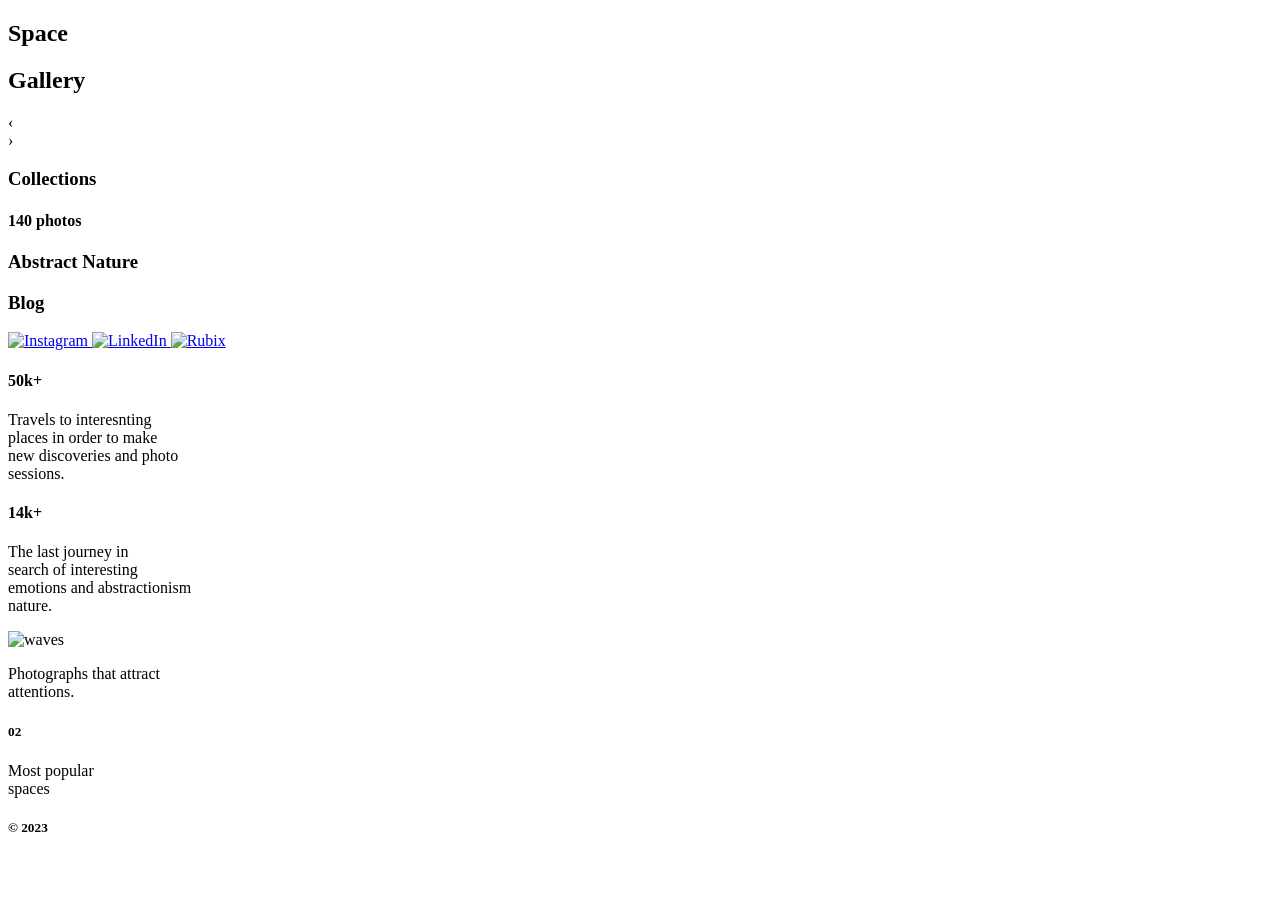
==== index.html @ 9ffa9ffb "Feat favicon" ====
<!DOCTYPE html>
<html lang="en">
<head>
	<meta charset="UTF-8">
	<meta name="viewport" content="width=device-width, initial-scale=1.0">
	<link rel="stylesheet" href="CSS/normalize.css">
	<link rel="stylesheet" href="CSS/styles.css">
	<link rel="stylesheet" href="CSS/fonts.css">
	<link rel="icon" type="image/x-icon" href="Moon-Gallery.png">
	<script src="https://cdnjs.cloudflare.com/ajax/libs/jquery/3.0.0-beta1/jquery.slim.min.js"></script>
	<script src="JS/script.js"></script>
	<title>Space</title>
</head>
<body>
	<header>
		<article>
			<div></div>
			<h1>Space</h1>
		</article>
		<aside>
			<div class="aside-letters">
				<h2>Gallery</h2>
			</div>
			<div class="middle-line"></div>
			<div class="change-img">
				<div class="next-img">
					<span>‹</span>
				</div>
				<div class="back-img">
					<span>›</span>
				</div>
			</div>
		</aside>
		<div class="header-footer">
			<div>
				<h3>Collections</h3>
			</div>
			<div>
				<h4>140 photos</h4>
			</div>
		</div>
	</header>
	<main>
		<nav>
			<div>
				<h3>Abstract Nature</h3>
			</div>
			<div>
				<h3>Blog</h3>
			</div>
			<div class="social">
				<a href="#" class="media">
					<img src="IMG/instagram.png" alt="Instagram">
				</a>
				<a href="#" class="media">
					<img src="IMG/linked.png" alt="LinkedIn">
				</a>
				<a href="#" class="media">
					<img src="IMG/rubix.png" alt="Rubix">
				</a>
			</div>
		</nav>
		<section>
			<div class="section-left">
				<div class="cotain-left">
					<div class="contain-top">
						<h4>50k+</h4>
						<div class="orange-line"></div>
						<p>Travels to interesnting <br> places in order to make <br> new discoveries and photo <br> sessions.</p>
					</div>
					<div class="contain-bottom">
						<h4>14k+</h4>
						<div class="orange-line"></div>
						<p>The last journey in <br> search of interesting <br> emotions and abstractionism <br> nature.</p>
					</div>
				</div>
			</div>
			<div class="section-right">
				<div class="waves-img">
					<img src="IMG/photo2.jpg" alt="waves">
				</div>
				<p>Photographs that attract <br> attentions.</p>
			</div>
		</section>
		<footer>
			<div class="footer-left">
				<h5>02</h5>
				<p>Most popular <br> spaces</p>
			</div>
			<div>
				<h5>© 2023</h5>
			</div>
		</footer>
	</main>
</body>
</html>
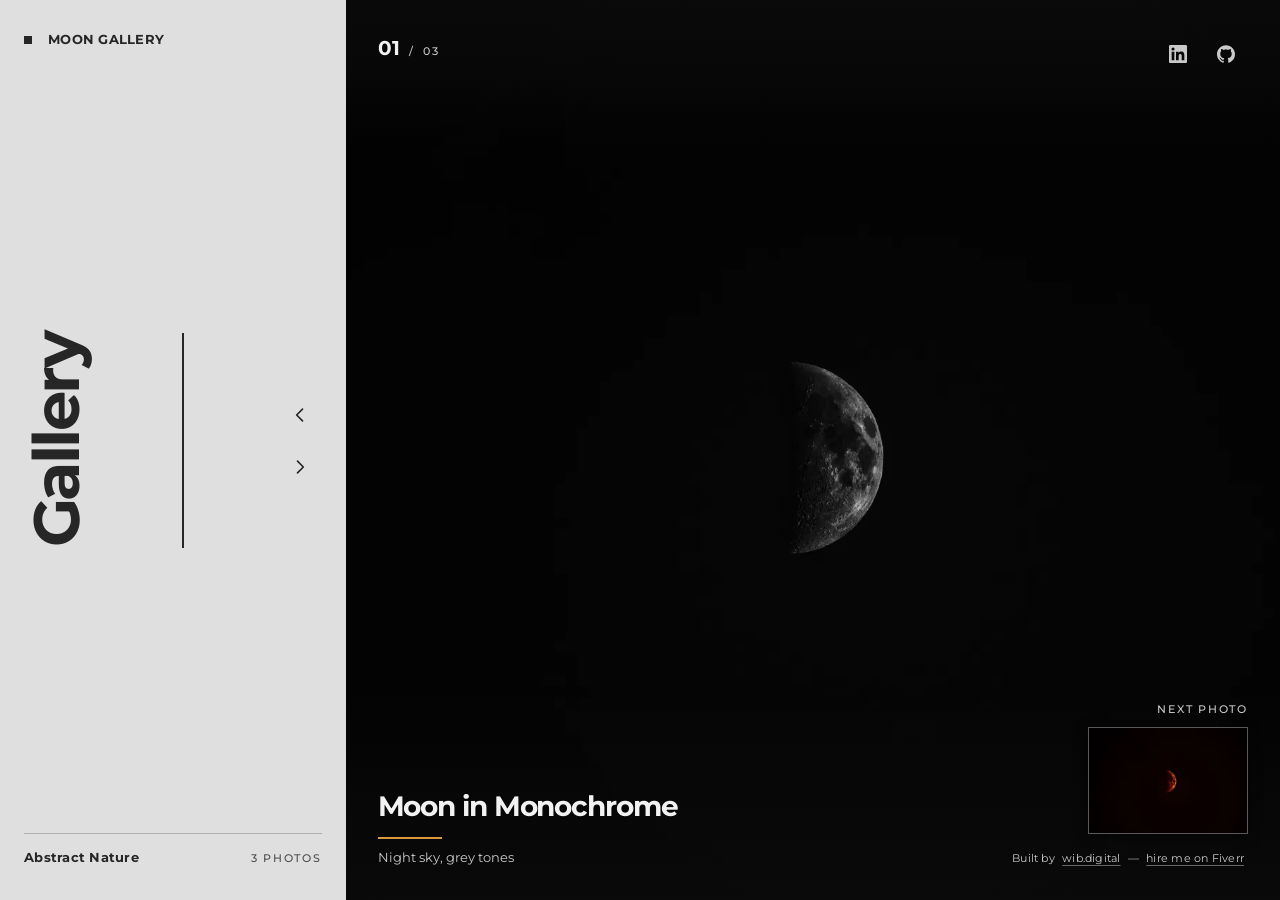
==== commit 987e93f1: "Publish rebuilt site with hire-me block, footer credit and Person JSON-LD Co-Authored-By: Claude Opu" ====
--- a/index.html
+++ b/index.html
@@ -1,96 +1,141 @@
 <!DOCTYPE html>
 <html lang="en">
-<head>
-	<meta charset="UTF-8">
-	<meta name="viewport" content="width=device-width, initial-scale=1.0">
-	<link rel="stylesheet" href="CSS/normalize.css">
-	<link rel="stylesheet" href="CSS/styles.css">
-	<link rel="stylesheet" href="CSS/fonts.css">
-	<link rel="icon" type="image/x-icon" href="Moon-Gallery.png">
-	<script src="https://cdnjs.cloudflare.com/ajax/libs/jquery/3.0.0-beta1/jquery.slim.min.js"></script>
-	<script src="JS/script.js"></script>
-	<title>Space</title>
-</head>
-<body>
-	<header>
-		<article>
-			<div></div>
-			<h1>Space</h1>
-		</article>
-		<aside>
-			<div class="aside-letters">
-				<h2>Gallery</h2>
-			</div>
-			<div class="middle-line"></div>
-			<div class="change-img">
-				<div class="next-img">
-					<span>‹</span>
-				</div>
-				<div class="back-img">
-					<span>›</span>
-				</div>
-			</div>
-		</aside>
-		<div class="header-footer">
-			<div>
-				<h3>Collections</h3>
-			</div>
-			<div>
-				<h4>140 photos</h4>
-			</div>
-		</div>
-	</header>
-	<main>
-		<nav>
-			<div>
-				<h3>Abstract Nature</h3>
-			</div>
-			<div>
-				<h3>Blog</h3>
-			</div>
-			<div class="social">
-				<a href="#" class="media">
-					<img src="IMG/instagram.png" alt="Instagram">
-				</a>
-				<a href="#" class="media">
-					<img src="IMG/linked.png" alt="LinkedIn">
-				</a>
-				<a href="#" class="media">
-					<img src="IMG/rubix.png" alt="Rubix">
-				</a>
-			</div>
-		</nav>
-		<section>
-			<div class="section-left">
-				<div class="cotain-left">
-					<div class="contain-top">
-						<h4>50k+</h4>
-						<div class="orange-line"></div>
-						<p>Travels to interesnting <br> places in order to make <br> new discoveries and photo <br> sessions.</p>
-					</div>
-					<div class="contain-bottom">
-						<h4>14k+</h4>
-						<div class="orange-line"></div>
-						<p>The last journey in <br> search of interesting <br> emotions and abstractionism <br> nature.</p>
-					</div>
-				</div>
-			</div>
-			<div class="section-right">
-				<div class="waves-img">
-					<img src="IMG/photo2.jpg" alt="waves">
-				</div>
-				<p>Photographs that attract <br> attentions.</p>
-			</div>
-		</section>
-		<footer>
-			<div class="footer-left">
-				<h5>02</h5>
-				<p>Most popular <br> spaces</p>
-			</div>
-			<div>
-				<h5>© 2023</h5>
-			</div>
-		</footer>
-	</main>
-</body>
-</html>+  <head>
+    <meta charset="utf-8">
+    <meta name="viewport" content="width=device-width, initial-scale=1">
+
+    <title>Moon Gallery — Lunar and abstract nature photography</title>
+    <meta name="description" content="A full-screen photography gallery of three lunar and abstract nature studies. Arrow controls swap the frame in place, with no thumbnails and no lightbox.">
+    <link rel="canonical" href="https://moongallery.wib.digital/">
+
+    <meta property="og:type" content="website">
+    <meta property="og:site_name" content="Moon Gallery">
+    <meta property="og:title" content="Moon Gallery — Lunar and abstract nature photography">
+    <meta property="og:description" content="A full-screen photography gallery of three lunar and abstract nature studies. Arrow controls swap the frame in place, with no thumbnails and no lightbox.">
+    <meta property="og:url" content="https://moongallery.wib.digital/">
+    <meta property="og:image" content="https://moongallery.wib.digital/assets/img/og-cover.jpg">
+    <meta property="og:image:alt" content="The moon in warm amber tones against an almost black night sky.">
+
+    <link rel="icon" type="image/png" sizes="32x32" href="assets/img/logo/favicon-32.png">
+    <link rel="apple-touch-icon" href="assets/img/logo/moon-gallery-mark.png">
+
+    <link rel="preconnect" href="https://fonts.googleapis.com">
+    <link rel="preconnect" href="https://fonts.gstatic.com" crossorigin>
+    <link rel="stylesheet" href="https://fonts.googleapis.com/css2?family=Montserrat:wght@400;500;700&display=swap">
+
+    <link rel="stylesheet" href="assets/css/base.css">
+    <link rel="stylesheet" href="assets/css/layout.css">
+    <link rel="stylesheet" href="assets/css/components.css">
+
+    <script defer src="assets/js/modules/gallery.js"></script>
+    <script defer src="assets/js/main.js"></script>
+
+    <script type="application/ld+json">
+      {
+        "@context": "https://schema.org",
+        "@type": "Person",
+        "name": "Pablo Nieto Pérez",
+        "url": "https://wib.digital",
+        "jobTitle": "Web Designer and Developer",
+        "sameAs": [
+          "https://www.fiverr.com/pablonietop",
+          "https://www.linkedin.com/in/pablo-nieto-perez-39a530292",
+          "https://github.com/pabloWIB"
+        ]
+      }
+    </script>
+  </head>
+
+  <body>
+    <div class="shell">
+      <header class="panel">
+        <h1 class="brand panel__brand">Moon Gallery</h1>
+
+        <div class="panel__body">
+          <p class="display-word" aria-hidden="true">Gallery</p>
+          <div class="panel__rule" aria-hidden="true"></div>
+
+          <div class="controls">
+            <button class="control" type="button" data-step="-1" aria-label="Previous photograph">
+              <svg viewBox="0 0 24 24" fill="none" stroke="currentColor" stroke-width="2" stroke-linecap="round" stroke-linejoin="round" aria-hidden="true">
+                <path d="M15 5 8 12l7 7" />
+              </svg>
+            </button>
+            <button class="control" type="button" data-step="1" aria-label="Next photograph">
+              <svg viewBox="0 0 24 24" fill="none" stroke="currentColor" stroke-width="2" stroke-linecap="round" stroke-linejoin="round" aria-hidden="true">
+                <path d="m9 5 7 7-7 7" />
+              </svg>
+            </button>
+          </div>
+        </div>
+
+        <div class="panel__meta">
+          <h2 class="collection" id="collection-name">Abstract Nature</h2>
+          <p class="collection__count">3 photos</p>
+        </div>
+      </header>
+
+      <main class="stage">
+        <div class="gallery" data-gallery role="group" aria-roledescription="carousel" aria-labelledby="collection-name">
+          <div class="gallery__slide is-active" data-slide data-title="Moon in Monochrome" data-text="Night sky, grey tones" data-thumb="assets/img/content/moon-monochrome-thumb.webp">
+            <img src="assets/img/content/moon-monochrome.webp" width="1920" height="1280" fetchpriority="high" alt="The moon in greyscale against a black night sky, craters picked out along the shadow line.">
+          </div>
+
+          <div class="gallery__slide" data-slide data-title="Moon in Amber" data-text="Night sky, warm tones" data-thumb="assets/img/content/moon-amber-thumb.webp">
+            <img src="assets/img/content/moon-amber.webp" width="1920" height="1280" loading="lazy" alt="The same moon in warm amber, its lit edge glowing orange against an almost black sky.">
+          </div>
+
+          <div class="gallery__slide" data-slide data-title="Wave Ridges" data-text="Abstract surface, high contrast" data-thumb="assets/img/content/wave-ridges-thumb.webp">
+            <img src="assets/img/content/wave-ridges.webp" width="1920" height="1216" loading="lazy" alt="Close-up of a rippled surface forming parallel wave-like ridges in high-contrast black and white.">
+          </div>
+        </div>
+
+        <div class="stage__overlay">
+          <div class="stage__top">
+            <p class="counter">
+              <span class="counter__current" data-counter-current>01</span>
+              <span class="visually-hidden">of</span>
+              <span aria-hidden="true">/</span>
+              <span data-counter-total>03</span>
+            </p>
+
+            <nav class="social" aria-label="Photographer profiles">
+              <a class="social__link" href="https://www.linkedin.com/in/pablo-nieto-perez-39a530292" rel="noopener" aria-label="Pablo Nieto Pérez on LinkedIn">
+                <svg viewBox="0 0 24 24" fill="currentColor" aria-hidden="true">
+                  <path d="M20.447 20.452h-3.554v-5.569c0-1.328-.027-3.037-1.852-3.037-1.853 0-2.136 1.445-2.136 2.939v5.667H9.351V9h3.414v1.561h.046c.477-.9 1.637-1.85 3.37-1.85 3.601 0 4.267 2.37 4.267 5.455v6.286zM5.337 7.433a2.062 2.062 0 0 1-2.063-2.065 2.064 2.064 0 1 1 2.063 2.065zm1.782 13.019H3.555V9h3.564v11.452zM22.225 0H1.771C.792 0 0 .774 0 1.729v20.542C0 23.227.792 24 1.771 24h20.451C23.2 24 24 23.227 24 22.271V1.729C24 .774 23.2 0 22.225 0z" />
+                </svg>
+              </a>
+              <a class="social__link" href="https://github.com/pabloWIB" rel="noopener" aria-label="Pablo Nieto Pérez on GitHub">
+                <svg viewBox="0 0 24 24" fill="currentColor" aria-hidden="true">
+                  <path d="M12 .297c-6.63 0-12 5.373-12 12 0 5.303 3.438 9.8 8.205 11.385.6.113.82-.258.82-.577 0-.285-.01-1.04-.015-2.04-3.338.724-4.042-1.61-4.042-1.61C4.422 18.07 3.633 17.7 3.633 17.7c-1.087-.744.084-.729.084-.729 1.205.084 1.838 1.236 1.838 1.236 1.07 1.835 2.809 1.305 3.495.998.108-.776.417-1.305.76-1.605-2.665-.3-5.466-1.332-5.466-5.93 0-1.31.465-2.38 1.235-3.22-.135-.303-.54-1.523.105-3.176 0 0 1.005-.322 3.3 1.23.96-.267 1.98-.399 3-.405 1.02.006 2.04.138 3 .405 2.28-1.552 3.285-1.23 3.285-1.23.645 1.653.24 2.873.12 3.176.765.84 1.23 1.91 1.23 3.22 0 4.61-2.805 5.625-5.475 5.92.42.36.81 1.096.81 2.22 0 1.606-.015 2.896-.015 3.286 0 .315.21.69.825.57C20.565 22.092 24 17.592 24 12.297c0-6.627-5.373-12-12-12" />
+                </svg>
+              </a>
+            </nav>
+          </div>
+
+          <div class="stage__bottom">
+            <div class="caption" aria-live="polite">
+              <p class="caption__title" data-caption-title>Moon in Monochrome</p>
+              <div class="caption__rule" aria-hidden="true"></div>
+              <p class="caption__text" data-caption-text>Night sky, grey tones</p>
+            </div>
+
+            <div class="stage__aside">
+              <button class="thumb" type="button" data-step="1">
+                <span class="thumb__label">Next photo</span>
+                <span class="thumb__frame">
+                  <img data-thumb-image src="assets/img/content/moon-amber-thumb.webp" width="400" height="267" loading="lazy" alt="">
+                </span>
+              </button>
+
+              <p class="credit">
+                Built by <a href="https://wib.digital" rel="noopener">wib.digital</a> —
+                <a href="https://www.fiverr.com/pablonietop" rel="noopener">hire me on Fiverr</a>
+              </p>
+            </div>
+          </div>
+        </div>
+      </main>
+    </div>
+  </body>
+</html>
--- a/assets/css/base.css
+++ b/assets/css/base.css
@@ -0,0 +1,169 @@
+/* ==========================================================================
+   base.css — design tokens, reset, base typography
+   ========================================================================== */
+
+/* --------------------------------------------------------------------------
+   Variables
+   -------------------------------------------------------------------------- */
+
+:root {
+  /* Colour — derived from the original palette:
+     #dfdfdf panel, #262626 ink, #222222 page, #db993d accent rule */
+  --color-void: #1a1a1a;
+  --color-panel: #dfdfdf;
+  --color-panel-rule: #262626;
+  --color-ink: #262626;
+  --color-ink-soft: #4d4d4d;
+  --color-light: #f2f2f2;
+  --color-light-soft: #c9c9c9;
+  --color-accent: #db993d;
+  --color-accent-strong: #e4902c;
+
+  /* Focus ring. Amber clears 3:1 over the photograph but not over the light
+     panel, so the panel overrides this token with ink. */
+  --color-focus: var(--color-accent-strong);
+  /* Scrim stops are set so overlay text clears 4.5:1 even over the brightest
+     areas of the high-contrast photograph */
+  --color-scrim: rgba(10, 10, 10, 0.9);
+  --color-scrim-soft: rgba(10, 10, 10, 0.7);
+
+  /* Spacing — 4 / 8 / 16 / 24 / 32 / 48 / 64 / 96 */
+  --space-1: 0.25rem;
+  --space-2: 0.5rem;
+  --space-3: 1rem;
+  --space-4: 1.5rem;
+  --space-5: 2rem;
+  --space-6: 3rem;
+  --space-7: 4rem;
+  --space-8: 6rem;
+
+  /* Type */
+  --font-body: "Montserrat", -apple-system, BlinkMacSystemFont, "Segoe UI", sans-serif;
+  --text-xs: 0.6875rem;
+  --text-sm: 0.8125rem;
+  --text-base: 0.9375rem;
+  --text-lg: 1.25rem;
+  --text-xl: 1.75rem;
+  --text-display: clamp(2.75rem, 5vw, 4rem);
+  --tracking-wide: 0.16em;
+  --tracking-tight: -0.04em;
+  --leading-tight: 1.2;
+  --leading-body: 1.6;
+
+  /* Shape */
+  --radius-sm: 2px;
+  --radius-full: 999px;
+  --rule-thin: 1px;
+  --rule-thick: 2px;
+
+  /* Elevation — used only where a surface must separate from photography */
+  --shadow-raised: 0 2px 12px rgba(0, 0, 0, 0.45);
+
+  /* Motion */
+  --transition-fast: 150ms ease;
+  --transition-base: 200ms ease;
+  --transition-slide: 500ms ease;
+
+  /* Minimum touch target */
+  --tap-target: 2.75rem;
+}
+
+/* --------------------------------------------------------------------------
+   Reset
+   -------------------------------------------------------------------------- */
+
+*,
+*::before,
+*::after {
+  box-sizing: border-box;
+}
+
+html,
+body {
+  height: 100%;
+}
+
+body,
+h1,
+h2,
+h3,
+p,
+figure,
+figcaption {
+  margin: 0;
+}
+
+ul {
+  margin: 0;
+  padding: 0;
+  list-style: none;
+}
+
+img,
+svg {
+  display: block;
+  max-width: 100%;
+}
+
+button {
+  border: 0;
+  background: none;
+  color: inherit;
+  font: inherit;
+  cursor: pointer;
+}
+
+a {
+  color: inherit;
+}
+
+/* --------------------------------------------------------------------------
+   Base
+   -------------------------------------------------------------------------- */
+
+html {
+  -webkit-text-size-adjust: 100%;
+}
+
+body {
+  background: var(--color-void);
+  color: var(--color-light);
+  font-family: var(--font-body);
+  font-size: var(--text-base);
+  line-height: var(--leading-body);
+  overflow: hidden;
+  -webkit-font-smoothing: antialiased;
+}
+
+h1,
+h2,
+h3 {
+  font-size: inherit;
+  font-weight: 700;
+  line-height: var(--leading-tight);
+}
+
+/* Keyboard focus is visible everywhere, on both surfaces */
+:focus-visible {
+  outline: var(--rule-thick) solid var(--color-focus);
+  outline-offset: 3px;
+}
+
+::selection {
+  background: rgba(228, 144, 44, 0.75);
+  color: var(--color-light);
+}
+
+img::selection {
+  background: none;
+}
+
+@media (prefers-reduced-motion: reduce) {
+  *,
+  *::before,
+  *::after {
+    animation-duration: 0.01ms !important;
+    animation-iteration-count: 1 !important;
+    transition-duration: 0.01ms !important;
+  }
+}
--- a/assets/css/layout.css
+++ b/assets/css/layout.css
@@ -0,0 +1,265 @@
+/* ==========================================================================
+   layout.css — application shell, panel, stage
+   ========================================================================== */
+
+/* --------------------------------------------------------------------------
+   Shell — mobile first: stage on top, panel bar underneath within thumb reach
+   -------------------------------------------------------------------------- */
+
+.shell {
+  display: grid;
+  grid-template-rows: 1fr auto;
+  height: 100vh;
+  height: 100dvh;
+  width: 100%;
+  overflow: hidden;
+}
+
+/* --------------------------------------------------------------------------
+   Panel — brand, gallery controls, collection meta
+   -------------------------------------------------------------------------- */
+
+/* The stage leads in the source order for assistive tech, so both areas are
+   placed explicitly: photograph on top, controls in the bar underneath. */
+.panel {
+  grid-row: 2;
+  display: grid;
+  grid-template-columns: 1fr auto;
+  grid-template-areas:
+    "brand body"
+    "meta  meta";
+  align-items: center;
+  gap: var(--space-3) var(--space-4);
+  padding: var(--space-3) var(--space-4);
+  background: var(--color-panel);
+  color: var(--color-ink);
+  --color-focus: var(--color-panel-rule);
+}
+
+.panel__brand {
+  grid-area: brand;
+}
+
+.panel__body {
+  grid-area: body;
+}
+
+.panel__meta {
+  grid-area: meta;
+  display: flex;
+  align-items: baseline;
+  justify-content: space-between;
+  gap: var(--space-3);
+  border-top: var(--rule-thin) solid rgba(38, 38, 38, 0.25);
+  padding-top: var(--space-3);
+}
+
+/* --------------------------------------------------------------------------
+   Stage — the photograph and everything laid over it
+   -------------------------------------------------------------------------- */
+
+.stage {
+  grid-row: 1;
+  position: relative;
+  overflow: hidden;
+  background: var(--color-void);
+  min-height: 0;
+}
+
+/* Scrims exist so the overlay text keeps its contrast over any photograph */
+.stage::before,
+.stage::after {
+  content: "";
+  position: absolute;
+  inset-inline: 0;
+  z-index: 1;
+  pointer-events: none;
+}
+
+.stage::before {
+  top: 0;
+  height: 9rem;
+  background: linear-gradient(
+    to bottom,
+    var(--color-scrim) 0%,
+    var(--color-scrim-soft) 40%,
+    transparent 100%
+  );
+}
+
+.stage::after {
+  bottom: 0;
+  height: 13rem;
+  background: linear-gradient(
+    to top,
+    var(--color-scrim) 0%,
+    var(--color-scrim-soft) 25%,
+    transparent 100%
+  );
+}
+
+.stage__overlay {
+  position: relative;
+  z-index: 2;
+  display: flex;
+  flex-direction: column;
+  justify-content: space-between;
+  height: 100%;
+  padding: var(--space-4);
+  gap: var(--space-4);
+}
+
+.stage__top {
+  display: flex;
+  align-items: flex-start;
+  justify-content: space-between;
+  gap: var(--space-4);
+}
+
+/* Narrow screens stack the caption over the credit; the preview thumbnail is
+   a second route to the next photograph and only appears once there is room */
+.stage__bottom {
+  display: flex;
+  flex-direction: column;
+  align-items: flex-start;
+  gap: var(--space-3);
+}
+
+.stage__aside {
+  display: flex;
+  align-items: center;
+  justify-content: space-between;
+  gap: var(--space-3);
+  width: 100%;
+}
+
+/* --------------------------------------------------------------------------
+   Gallery slides
+   -------------------------------------------------------------------------- */
+
+.gallery {
+  position: absolute;
+  inset: 0;
+}
+
+.gallery__slide {
+  position: absolute;
+  inset: 0;
+  opacity: 0;
+  visibility: hidden;
+  transition: opacity var(--transition-slide), visibility var(--transition-slide);
+}
+
+.gallery__slide.is-active {
+  opacity: 1;
+  visibility: visible;
+}
+
+.gallery__slide img {
+  width: 100%;
+  height: 100%;
+  object-fit: cover;
+}
+
+/* --------------------------------------------------------------------------
+   480px — a little more room around the overlay
+   -------------------------------------------------------------------------- */
+
+@media (min-width: 30em) {
+  .stage__overlay {
+    padding: var(--space-5);
+  }
+
+  .panel {
+    padding: var(--space-4) var(--space-5);
+  }
+
+  .stage__bottom {
+    flex-direction: row;
+    align-items: flex-end;
+    justify-content: space-between;
+    gap: var(--space-4);
+  }
+
+  .stage__aside {
+    flex-direction: column;
+    align-items: flex-end;
+    width: auto;
+    flex-shrink: 0;
+  }
+}
+
+/* --------------------------------------------------------------------------
+   768px — panel meta gains its own line, overlay breathes
+   -------------------------------------------------------------------------- */
+
+@media (min-width: 48em) {
+  .stage__overlay {
+    padding: var(--space-5) var(--space-6);
+  }
+
+  .panel {
+    padding: var(--space-4) var(--space-6);
+  }
+}
+
+/* --------------------------------------------------------------------------
+   1024px — panel becomes the sidebar the design was drawn for
+   -------------------------------------------------------------------------- */
+
+@media (min-width: 64em) {
+  .shell {
+    grid-template-rows: 1fr;
+    grid-template-columns: minmax(15rem, 27%) 1fr;
+  }
+
+  .panel {
+    grid-column: 1;
+    grid-row: 1;
+    grid-template-columns: 1fr;
+    grid-template-areas:
+      "brand"
+      "body"
+      "meta";
+    align-content: space-between;
+    align-items: stretch;
+    gap: var(--space-5);
+    padding: var(--space-5) var(--space-4);
+  }
+
+  .panel__body {
+    position: relative;
+    display: flex;
+    align-items: center;
+    justify-content: space-between;
+    gap: var(--space-4);
+    min-height: 0;
+  }
+
+  .stage {
+    grid-column: 2;
+    grid-row: 1;
+  }
+
+  .stage__overlay {
+    padding: var(--space-5);
+  }
+}
+
+/* --------------------------------------------------------------------------
+   1440px — cap the panel so the photograph keeps the room
+   -------------------------------------------------------------------------- */
+
+@media (min-width: 90em) {
+  .shell {
+    grid-template-columns: minmax(15rem, 24%) 1fr;
+  }
+
+  .panel {
+    padding: var(--space-6) var(--space-5);
+  }
+
+  .stage__overlay {
+    padding: var(--space-6);
+  }
+}
--- a/assets/css/components.css
+++ b/assets/css/components.css
@@ -0,0 +1,381 @@
+/* ==========================================================================
+   components.css — brand, controls, counter, caption, thumbnail, links
+   ========================================================================== */
+
+/* --------------------------------------------------------------------------
+   Brand
+   -------------------------------------------------------------------------- */
+
+.brand {
+  display: flex;
+  align-items: center;
+  gap: var(--space-3);
+  font-size: var(--text-sm);
+  font-weight: 700;
+  letter-spacing: 0.02em;
+  text-transform: uppercase;
+}
+
+.brand::before {
+  content: "";
+  width: var(--space-2);
+  height: var(--space-2);
+  background: var(--color-panel-rule);
+  flex-shrink: 0;
+}
+
+/* --------------------------------------------------------------------------
+   Display word — decorative typography, hidden from assistive tech
+   -------------------------------------------------------------------------- */
+
+.display-word {
+  display: none;
+  font-size: var(--text-display);
+  font-weight: 700;
+  line-height: 1;
+  letter-spacing: var(--tracking-tight);
+  writing-mode: vertical-rl;
+  transform: rotate(180deg);
+  user-select: none;
+}
+
+.panel__rule {
+  display: none;
+  width: var(--rule-thick);
+  background: var(--color-panel-rule);
+}
+
+/* --------------------------------------------------------------------------
+   Controls
+   -------------------------------------------------------------------------- */
+
+.controls {
+  display: flex;
+  gap: var(--space-2);
+}
+
+.control {
+  display: grid;
+  place-items: center;
+  width: var(--tap-target);
+  height: var(--tap-target);
+  border: var(--rule-thin) solid transparent;
+  border-radius: var(--radius-full);
+  color: var(--color-ink);
+  transition: border-color var(--transition-fast), background-color var(--transition-fast),
+    color var(--transition-fast);
+}
+
+.control:hover {
+  border-color: var(--color-panel-rule);
+}
+
+.control:active {
+  background: var(--color-panel-rule);
+  color: var(--color-panel);
+}
+
+.control svg {
+  width: 1.25rem;
+  height: 1.25rem;
+}
+
+/* --------------------------------------------------------------------------
+   Collection meta
+   -------------------------------------------------------------------------- */
+
+.collection {
+  font-size: var(--text-sm);
+  letter-spacing: 0.02em;
+}
+
+.collection__count {
+  font-size: var(--text-xs);
+  font-weight: 500;
+  color: var(--color-ink-soft);
+  letter-spacing: var(--tracking-wide);
+  text-transform: uppercase;
+}
+
+/* --------------------------------------------------------------------------
+   Counter
+   -------------------------------------------------------------------------- */
+
+.counter {
+  display: flex;
+  align-items: baseline;
+  gap: var(--space-2);
+  font-size: var(--text-xs);
+  font-weight: 500;
+  letter-spacing: var(--tracking-wide);
+  color: var(--color-light-soft);
+}
+
+.counter__current {
+  font-size: var(--text-lg);
+  font-weight: 700;
+  letter-spacing: 0.04em;
+  color: var(--color-light);
+}
+
+/* --------------------------------------------------------------------------
+   Caption
+   -------------------------------------------------------------------------- */
+
+.caption {
+  max-width: 32ch;
+}
+
+.caption__title {
+  font-size: var(--text-lg);
+  font-weight: 700;
+  letter-spacing: var(--tracking-tight);
+}
+
+.caption__rule {
+  width: var(--space-7);
+  height: var(--rule-thick);
+  margin: var(--space-2) 0;
+  background: var(--color-accent);
+}
+
+.caption__text {
+  font-size: var(--text-sm);
+  color: var(--color-light-soft);
+}
+
+/* --------------------------------------------------------------------------
+   Next-photo thumbnail
+   -------------------------------------------------------------------------- */
+
+.thumb {
+  display: none;
+  padding: 0;
+  text-align: right;
+  color: var(--color-light-soft);
+  transition: color var(--transition-fast);
+}
+
+.thumb__label {
+  display: block;
+  margin-bottom: var(--space-2);
+  font-size: var(--text-xs);
+  font-weight: 500;
+  letter-spacing: var(--tracking-wide);
+  text-transform: uppercase;
+}
+
+.thumb__frame {
+  display: block;
+  width: 6rem;
+  border: var(--rule-thin) solid rgba(242, 242, 242, 0.35);
+  box-shadow: var(--shadow-raised);
+  overflow: hidden;
+  transition: border-color var(--transition-fast);
+}
+
+.thumb__frame img {
+  width: 100%;
+  height: auto;
+  aspect-ratio: 3 / 2;
+  object-fit: cover;
+}
+
+.thumb:hover {
+  color: var(--color-light);
+}
+
+.thumb:hover .thumb__frame {
+  border-color: var(--color-accent);
+}
+
+.thumb:active .thumb__frame {
+  border-color: var(--color-accent-strong);
+}
+
+/* --------------------------------------------------------------------------
+   Social links
+   -------------------------------------------------------------------------- */
+
+.social {
+  display: flex;
+  align-items: center;
+  gap: var(--space-1);
+}
+
+.social__link {
+  display: grid;
+  place-items: center;
+  width: var(--tap-target);
+  height: var(--tap-target);
+  color: var(--color-light-soft);
+  transition: color var(--transition-fast);
+}
+
+.social__link:hover,
+.social__link:active {
+  color: var(--color-accent);
+}
+
+.social__link svg {
+  width: 1.125rem;
+  height: 1.125rem;
+}
+
+/* --------------------------------------------------------------------------
+   Credit
+   -------------------------------------------------------------------------- */
+
+.credit {
+  font-size: var(--text-xs);
+  letter-spacing: 0.02em;
+  color: var(--color-light-soft);
+}
+
+/* Vertical padding on these inline links lifts the pointer target to 44px
+   without disturbing the line box */
+.credit a {
+  padding: var(--space-3) var(--space-1);
+  text-decoration: underline;
+  text-decoration-color: rgba(242, 242, 242, 0.4);
+  text-underline-offset: 0.25em;
+  transition: color var(--transition-fast), text-decoration-color var(--transition-fast);
+}
+
+.credit a:hover,
+.credit a:active {
+  color: var(--color-accent);
+  text-decoration-color: var(--color-accent);
+}
+
+/* --------------------------------------------------------------------------
+   Not-found page
+   -------------------------------------------------------------------------- */
+
+.notfound {
+  display: grid;
+  place-items: center;
+  height: 100vh;
+  height: 100dvh;
+  padding: var(--space-5);
+  text-align: center;
+}
+
+.notfound__code {
+  font-size: var(--text-display);
+  font-weight: 700;
+  line-height: 1;
+  letter-spacing: var(--tracking-tight);
+}
+
+.notfound__title {
+  margin-top: var(--space-3);
+  font-size: var(--text-lg);
+}
+
+.notfound__text {
+  margin-top: var(--space-2);
+  font-size: var(--text-sm);
+  color: var(--color-light-soft);
+}
+
+.notfound__rule {
+  width: var(--space-7);
+  height: var(--rule-thick);
+  margin: var(--space-4) auto;
+  background: var(--color-accent);
+}
+
+.notfound__link {
+  display: inline-flex;
+  align-items: center;
+  min-height: var(--tap-target);
+  padding: 0 var(--space-4);
+  border: var(--rule-thin) solid var(--color-light-soft);
+  font-size: var(--text-sm);
+  font-weight: 500;
+  letter-spacing: var(--tracking-wide);
+  text-transform: uppercase;
+  text-decoration: none;
+  transition: color var(--transition-fast), border-color var(--transition-fast),
+    background-color var(--transition-fast);
+}
+
+.notfound__link:hover {
+  color: var(--color-void);
+  background: var(--color-light);
+  border-color: var(--color-light);
+}
+
+.notfound__link:active {
+  background: var(--color-accent);
+  border-color: var(--color-accent);
+}
+
+/* --------------------------------------------------------------------------
+   Utilities
+   -------------------------------------------------------------------------- */
+
+.visually-hidden {
+  position: absolute;
+  width: 1px;
+  height: 1px;
+  margin: -1px;
+  padding: 0;
+  overflow: hidden;
+  clip-path: inset(50%);
+  white-space: nowrap;
+}
+
+/* --------------------------------------------------------------------------
+   480px
+   -------------------------------------------------------------------------- */
+
+@media (min-width: 30em) {
+  .thumb {
+    display: block;
+  }
+
+  .credit {
+    text-align: right;
+  }
+}
+
+/* --------------------------------------------------------------------------
+   768px
+   -------------------------------------------------------------------------- */
+
+@media (min-width: 48em) {
+  .thumb__frame {
+    width: 8rem;
+  }
+
+  .caption__title {
+    font-size: var(--text-xl);
+  }
+}
+
+/* --------------------------------------------------------------------------
+   1024px — the sidebar composition
+   -------------------------------------------------------------------------- */
+
+@media (min-width: 64em) {
+  .display-word {
+    display: block;
+  }
+
+  .panel__rule {
+    display: block;
+    align-self: stretch;
+    max-height: 17.5rem;
+    justify-self: center;
+  }
+
+  .controls {
+    flex-direction: column;
+  }
+
+  .thumb__frame {
+    width: 10rem;
+  }
+}
